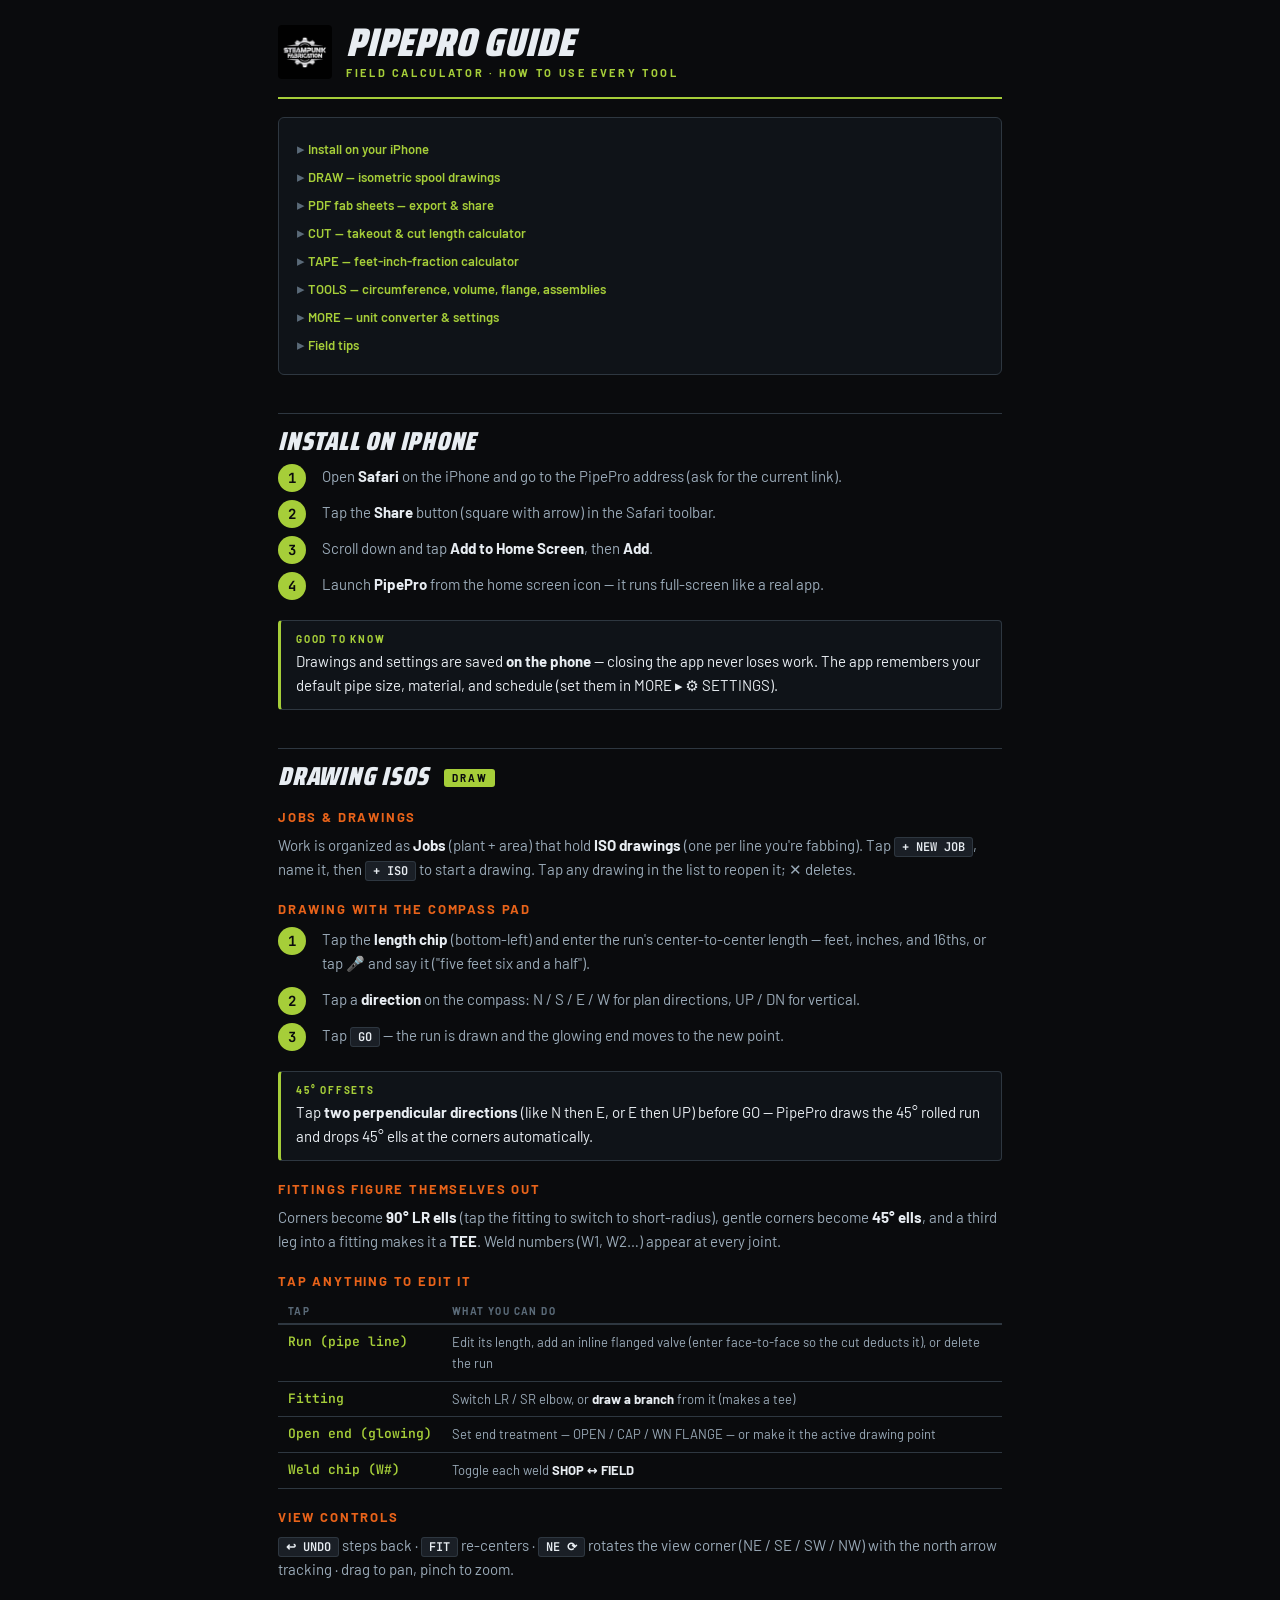
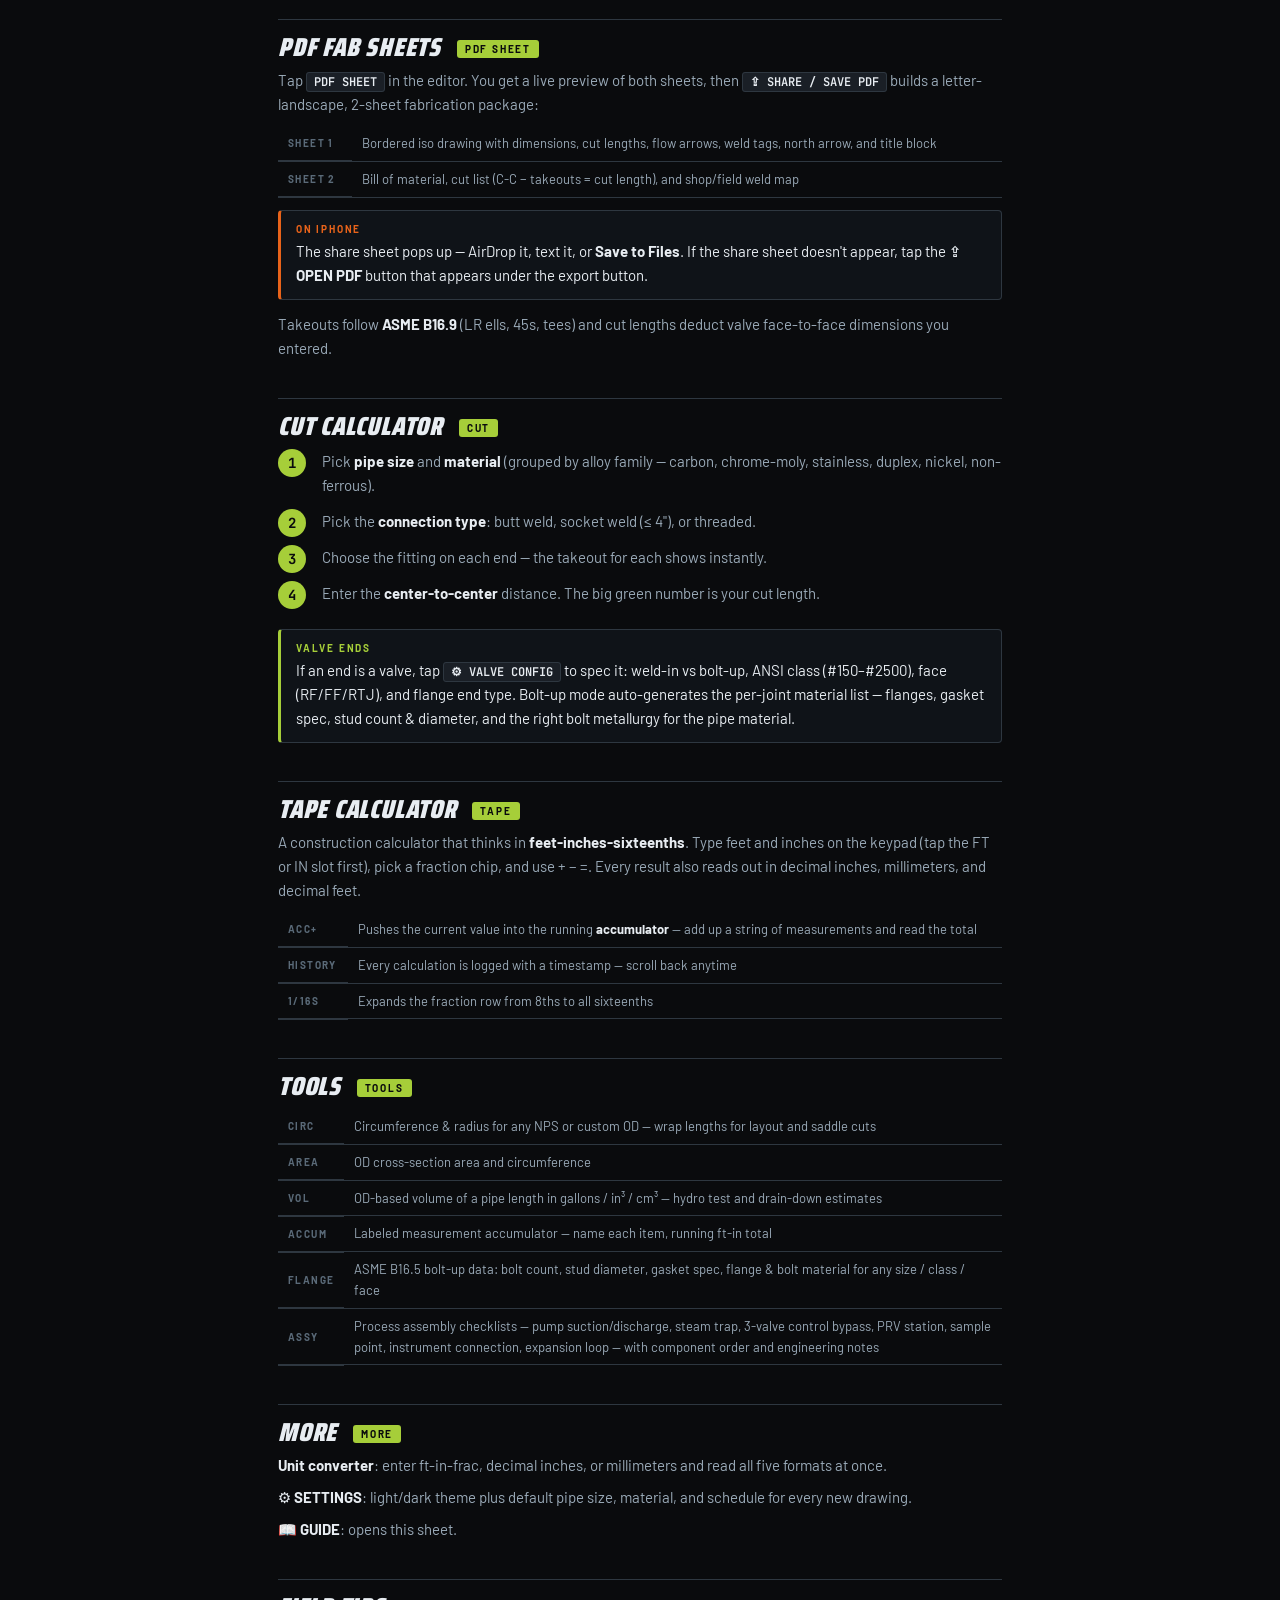
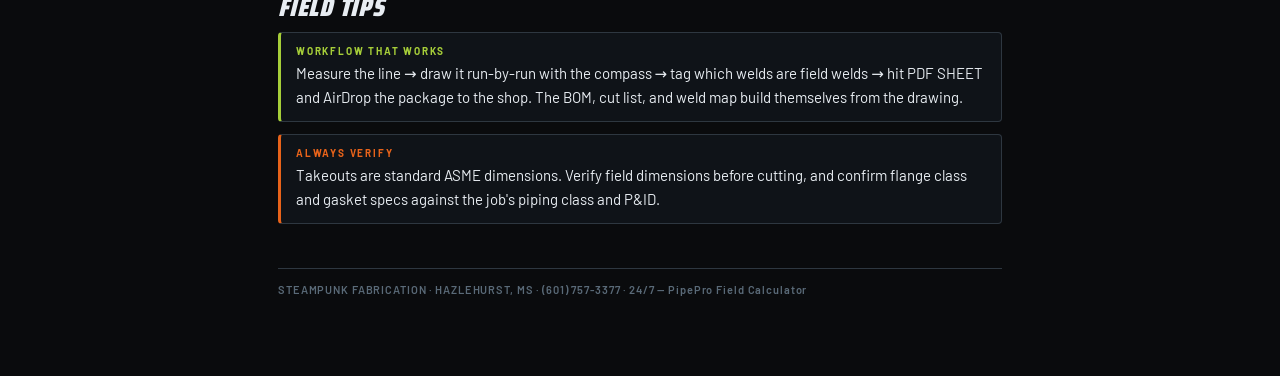
==== help.html @ 4c3773f5 "PipePro field calculator PWA" ====
<!DOCTYPE html>
<html lang="en">
<head>
<meta charset="UTF-8">
<meta name="viewport" content="width=device-width,initial-scale=1.0,viewport-fit=cover">
<title>PipePro — How To Use</title>
<link href="https://fonts.googleapis.com/css2?family=Saira+Condensed:wght@700;800;900&family=Barlow:wght@400;500;600;700&family=JetBrains+Mono:wght@400;600;700&display=swap" rel="stylesheet">
<style>
  :root{
    --ink:#0A0B0D; --s1:#0f1318; --s2:#1a1f26; --bdr:#2e3740;
    --lime:#A6CE39; --org:#E8631A; --amb:#C9842E;
    --fg:#E8EDF2; --fg2:#9AAAB8; --fg3:#5a6a78;
    --fd:'Saira Condensed','Arial Narrow',sans-serif;
    --fb:'Barlow',system-ui,sans-serif;
    --fm:'JetBrains Mono',ui-monospace,monospace;
  }
  *{box-sizing:border-box;margin:0;padding:0}
  body{background:var(--ink);color:var(--fg);font:400 15px/1.6 var(--fb);-webkit-text-size-adjust:100%}
  .wrap{max-width:760px;margin:0 auto;padding:24px 18px 80px}
  header{display:flex;align-items:center;gap:14px;padding-bottom:18px;border-bottom:2px solid var(--lime);margin-bottom:8px}
  header img{width:54px;height:54px;object-fit:contain;border-radius:4px}
  h1{font:italic 900 40px/0.95 var(--fd);text-transform:uppercase;letter-spacing:0.02em}
  .sub{font:700 11px var(--fb);color:var(--lime);letter-spacing:0.24em;text-transform:uppercase;margin-top:4px}
  .toc{background:var(--s1);border:1px solid var(--bdr);border-radius:6px;padding:14px 18px;margin:18px 0}
  .toc a{color:var(--lime);text-decoration:none;font:600 13px var(--fb)}
  .toc li{margin:4px 0;list-style:none}
  .toc li::before{content:'▸ ';color:var(--fg3)}
  h2{font:italic 900 26px/1 var(--fd);text-transform:uppercase;letter-spacing:0.03em;color:var(--fg);
     margin:38px 0 4px;padding-top:14px;border-top:1px solid var(--bdr)}
  h2 .tag{display:inline-block;vertical-align:middle;margin-left:10px;font:700 10px var(--fb);letter-spacing:0.18em;
     color:var(--ink);background:var(--lime);border-radius:3px;padding:3px 8px}
  h3{font:700 13px var(--fb);color:var(--org);letter-spacing:0.14em;text-transform:uppercase;margin:20px 0 6px}
  p{color:var(--fg2);margin:8px 0}
  b,strong{color:var(--fg)}
  .steps{counter-reset:st;margin:10px 0}
  .steps li{list-style:none;position:relative;padding:0 0 12px 44px;color:var(--fg2)}
  .steps li::before{counter-increment:st;content:counter(st);position:absolute;left:0;top:0;
     width:28px;height:28px;border-radius:50%;background:var(--lime);color:var(--ink);
     font:700 14px/28px var(--fm);text-align:center}
  .card{background:var(--s1);border:1px solid var(--bdr);border-left:3px solid var(--lime);border-radius:4px;padding:12px 15px;margin:12px 0}
  .card.orange{border-left-color:var(--org)}
  .card .cl{font:700 10px var(--fb);letter-spacing:0.18em;text-transform:uppercase;color:var(--lime);margin-bottom:4px}
  .card.orange .cl{color:var(--org)}
  table{width:100%;border-collapse:collapse;margin:10px 0;font-size:13px}
  th{font:700 10px var(--fb);letter-spacing:0.14em;text-transform:uppercase;color:var(--fg3);text-align:left;padding:6px 10px;border-bottom:2px solid var(--bdr)}
  td{padding:7px 10px;border-bottom:1px solid var(--bdr);color:var(--fg2);vertical-align:top}
  td:first-child{font-family:var(--fm);font-weight:600;color:var(--lime);white-space:nowrap}
  kbd{font:600 12px var(--fm);background:var(--s2);border:1px solid var(--bdr);border-radius:3px;padding:1px 7px;color:var(--fg)}
  .foot{margin-top:44px;padding-top:14px;border-top:1px solid var(--bdr);font:600 11px var(--fb);color:var(--fg3);letter-spacing:0.08em}
  @media print{
    body{background:#fff;color:#111}
    :root{--ink:#fff;--s1:#f4f6f8;--s2:#eceff2;--bdr:#c8cdd3;--fg:#111;--fg2:#333;--fg3:#666;--lime:#4A8800;--org:#B83800}
    .wrap{max-width:none;padding:0}
    h2{break-after:avoid}
    .card,.toc{break-inside:avoid}
  }
</style>
</head>
<body>
<div class="wrap">

<header>
  <img src="assets/logo-chrome.jpg" onerror="this.style.display='none'">
  <div>
    <h1>PipePro Guide</h1>
    <div class="sub">Field Calculator · How to use every tool</div>
  </div>
</header>

<div class="toc">
  <ul>
    <li><a href="#install">Install on your iPhone</a></li>
    <li><a href="#draw">DRAW — isometric spool drawings</a></li>
    <li><a href="#pdf">PDF fab sheets — export &amp; share</a></li>
    <li><a href="#cut">CUT — takeout &amp; cut length calculator</a></li>
    <li><a href="#tape">TAPE — feet-inch-fraction calculator</a></li>
    <li><a href="#tools">TOOLS — circumference, volume, flange, assemblies</a></li>
    <li><a href="#more">MORE — unit converter &amp; settings</a></li>
    <li><a href="#tips">Field tips</a></li>
  </ul>
</div>

<h2 id="install">Install on iPhone</h2>
<ol class="steps">
  <li>Open <b>Safari</b> on the iPhone and go to the PipePro address (ask for the current link).</li>
  <li>Tap the <b>Share</b> button (square with arrow) in the Safari toolbar.</li>
  <li>Scroll down and tap <b>Add to Home Screen</b>, then <b>Add</b>.</li>
  <li>Launch <b>PipePro</b> from the home screen icon — it runs full-screen like a real app.</li>
</ol>
<div class="card"><div class="cl">Good to know</div>
Drawings and settings are saved <b>on the phone</b> — closing the app never loses work. The app remembers your default pipe size, material, and schedule (set them in MORE ▸ ⚙ SETTINGS).</div>

<h2 id="draw">Drawing ISOs <span class="tag">DRAW</span></h2>
<h3>Jobs &amp; drawings</h3>
<p>Work is organized as <b>Jobs</b> (plant + area) that hold <b>ISO drawings</b> (one per line you're fabbing). Tap <kbd>+ NEW JOB</kbd>, name it, then <kbd>+ ISO</kbd> to start a drawing. Tap any drawing in the list to reopen it; ✕ deletes.</p>

<h3>Drawing with the compass pad</h3>
<ol class="steps">
  <li>Tap the <b>length chip</b> (bottom-left) and enter the run's center-to-center length — feet, inches, and 16ths, or tap 🎤 and say it ("five feet six and a half").</li>
  <li>Tap a <b>direction</b> on the compass: N / S / E / W for plan directions, UP / DN for vertical.</li>
  <li>Tap <kbd>GO</kbd> — the run is drawn and the glowing end moves to the new point.</li>
</ol>
<div class="card"><div class="cl">45° offsets</div>
Tap <b>two perpendicular directions</b> (like N then E, or E then UP) before GO — PipePro draws the 45° rolled run and drops 45° ells at the corners automatically.</div>

<h3>Fittings figure themselves out</h3>
<p>Corners become <b>90° LR ells</b> (tap the fitting to switch to short-radius), gentle corners become <b>45° ells</b>, and a third leg into a fitting makes it a <b>TEE</b>. Weld numbers (W1, W2…) appear at every joint.</p>

<h3>Tap anything to edit it</h3>
<table>
  <tr><th>Tap</th><th>What you can do</th></tr>
  <tr><td>Run (pipe line)</td><td>Edit its length, add an inline flanged valve (enter face-to-face so the cut deducts it), or delete the run</td></tr>
  <tr><td>Fitting</td><td>Switch LR / SR elbow, or <b>draw a branch</b> from it (makes a tee)</td></tr>
  <tr><td>Open end (glowing)</td><td>Set end treatment — OPEN / CAP / WN FLANGE — or make it the active drawing point</td></tr>
  <tr><td>Weld chip (W#)</td><td>Toggle each weld <b>SHOP ↔ FIELD</b></td></tr>
</table>

<h3>View controls</h3>
<p><kbd>↩ UNDO</kbd> steps back · <kbd>FIT</kbd> re-centers · <kbd>NE ⟳</kbd> rotates the view corner (NE / SE / SW / NW) with the north arrow tracking · drag to pan, pinch to zoom.</p>

<h2 id="pdf">PDF Fab Sheets <span class="tag">PDF SHEET</span></h2>
<p>Tap <kbd>PDF SHEET</kbd> in the editor. You get a live preview of both sheets, then <kbd>⇪ SHARE / SAVE PDF</kbd> builds a letter-landscape, 2-sheet fabrication package:</p>
<table>
  <tr><th>Sheet 1</th><td>Bordered iso drawing with dimensions, cut lengths, flow arrows, weld tags, north arrow, and title block</td></tr>
  <tr><th>Sheet 2</th><td>Bill of material, cut list (C-C − takeouts = cut length), and shop/field weld map</td></tr>
</table>
<div class="card orange"><div class="cl">On iPhone</div>
The share sheet pops up — AirDrop it, text it, or <b>Save to Files</b>. If the share sheet doesn't appear, tap the <b>⇪ OPEN PDF</b> button that appears under the export button.</div>
<p>Takeouts follow <b>ASME B16.9</b> (LR ells, 45s, tees) and cut lengths deduct valve face-to-face dimensions you entered.</p>

<h2 id="cut">Cut Calculator <span class="tag">CUT</span></h2>
<ol class="steps">
  <li>Pick <b>pipe size</b> and <b>material</b> (grouped by alloy family — carbon, chrome-moly, stainless, duplex, nickel, non-ferrous).</li>
  <li>Pick the <b>connection type</b>: butt weld, socket weld (≤ 4"), or threaded.</li>
  <li>Choose the fitting on each end — the takeout for each shows instantly.</li>
  <li>Enter the <b>center-to-center</b> distance. The big green number is your cut length.</li>
</ol>
<div class="card"><div class="cl">Valve ends</div>
If an end is a valve, tap <kbd>⚙ VALVE CONFIG</kbd> to spec it: weld-in vs bolt-up, ANSI class (#150–#2500), face (RF/FF/RTJ), and flange end type. Bolt-up mode auto-generates the per-joint material list — flanges, gasket spec, stud count &amp; diameter, and the right bolt metallurgy for the pipe material.</div>

<h2 id="tape">Tape Calculator <span class="tag">TAPE</span></h2>
<p>A construction calculator that thinks in <b>feet-inches-sixteenths</b>. Type feet and inches on the keypad (tap the FT or IN slot first), pick a fraction chip, and use + − =. Every result also reads out in decimal inches, millimeters, and decimal feet.</p>
<table>
  <tr><th>ACC+</th><td>Pushes the current value into the running <b>accumulator</b> — add up a string of measurements and read the total</td></tr>
  <tr><th>History</th><td>Every calculation is logged with a timestamp — scroll back anytime</td></tr>
  <tr><th>1/16s</th><td>Expands the fraction row from 8ths to all sixteenths</td></tr>
</table>

<h2 id="tools">Tools <span class="tag">TOOLS</span></h2>
<table>
  <tr><th>CIRC</th><td>Circumference &amp; radius for any NPS or custom OD — wrap lengths for layout and saddle cuts</td></tr>
  <tr><th>AREA</th><td>OD cross-section area and circumference</td></tr>
  <tr><th>VOL</th><td>OD-based volume of a pipe length in gallons / in³ / cm³ — hydro test and drain-down estimates</td></tr>
  <tr><th>ACCUM</th><td>Labeled measurement accumulator — name each item, running ft-in total</td></tr>
  <tr><th>FLANGE</th><td>ASME B16.5 bolt-up data: bolt count, stud diameter, gasket spec, flange &amp; bolt material for any size / class / face</td></tr>
  <tr><th>ASSY</th><td>Process assembly checklists — pump suction/discharge, steam trap, 3-valve control bypass, PRV station, sample point, instrument connection, expansion loop — with component order and engineering notes</td></tr>
</table>

<h2 id="more">More <span class="tag">MORE</span></h2>
<p><b>Unit converter</b>: enter ft-in-frac, decimal inches, or millimeters and read all five formats at once.</p>
<p><b>⚙ SETTINGS</b>: light/dark theme plus default pipe size, material, and schedule for every new drawing.</p>
<p><b>📖 GUIDE</b>: opens this sheet.</p>

<h2 id="tips">Field Tips</h2>
<div class="card"><div class="cl">Workflow that works</div>
Measure the line → draw it run-by-run with the compass → tag which welds are field welds → hit PDF SHEET and AirDrop the package to the shop. The BOM, cut list, and weld map build themselves from the drawing.</div>
<div class="card orange"><div class="cl">Always verify</div>
Takeouts are standard ASME dimensions. Verify field dimensions before cutting, and confirm flange class and gasket specs against the job's piping class and P&amp;ID.</div>

<div class="foot">STEAMPUNK FABRICATION · HAZLEHURST, MS · (601) 757-3377 · 24/7 — PipePro Field Calculator</div>
</div>
</body>
</html>
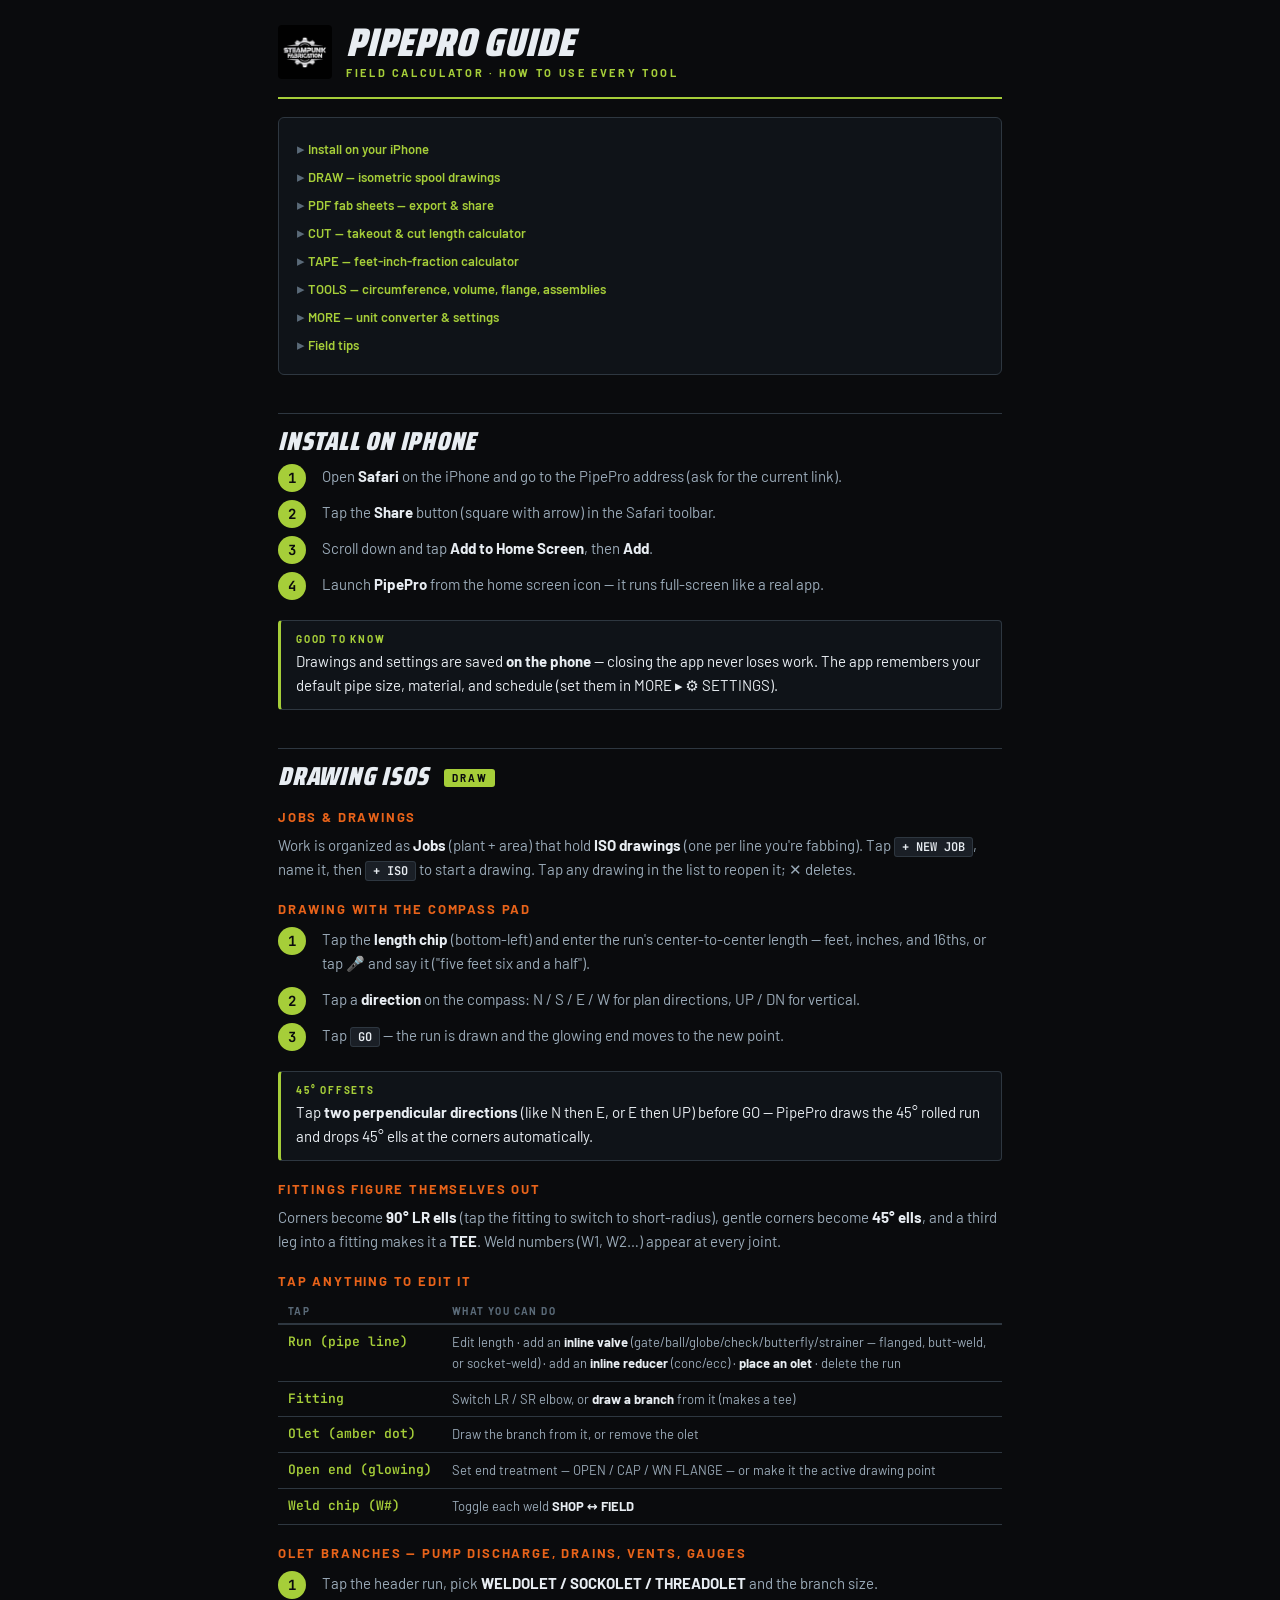
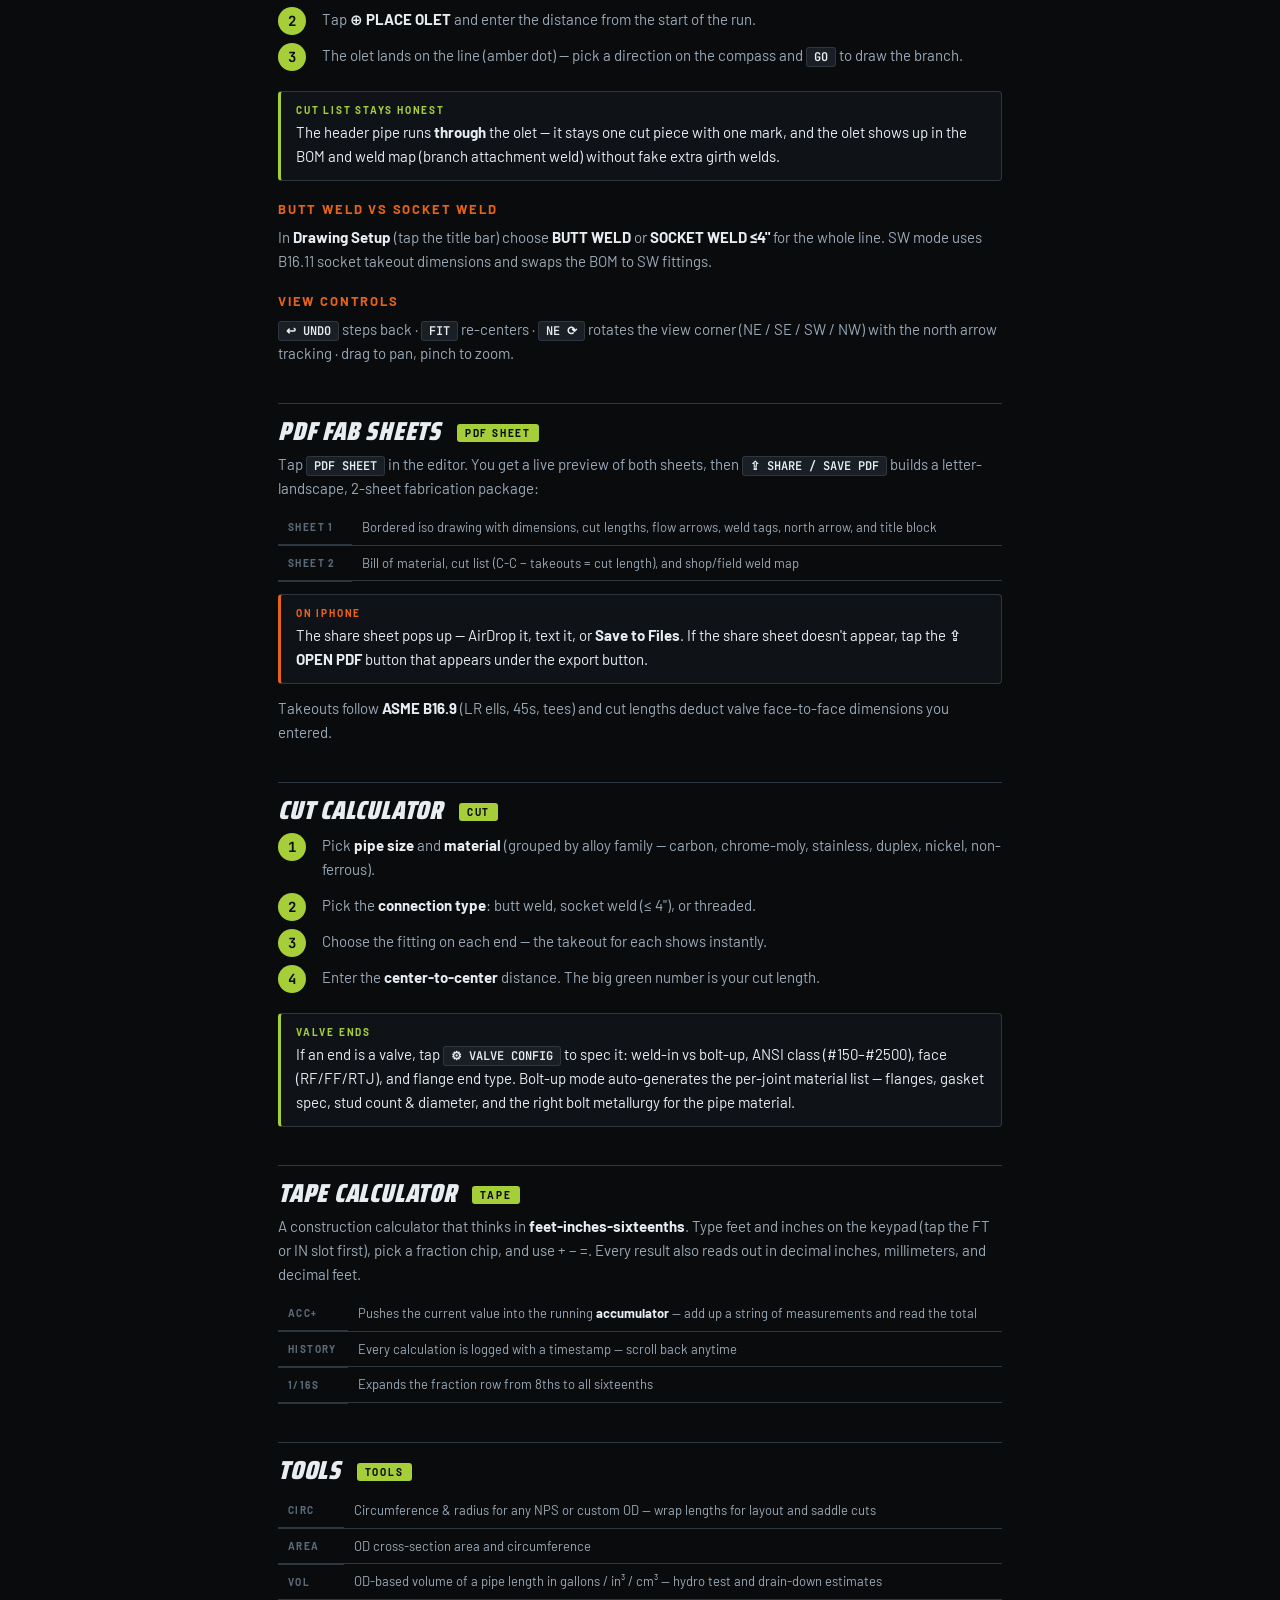
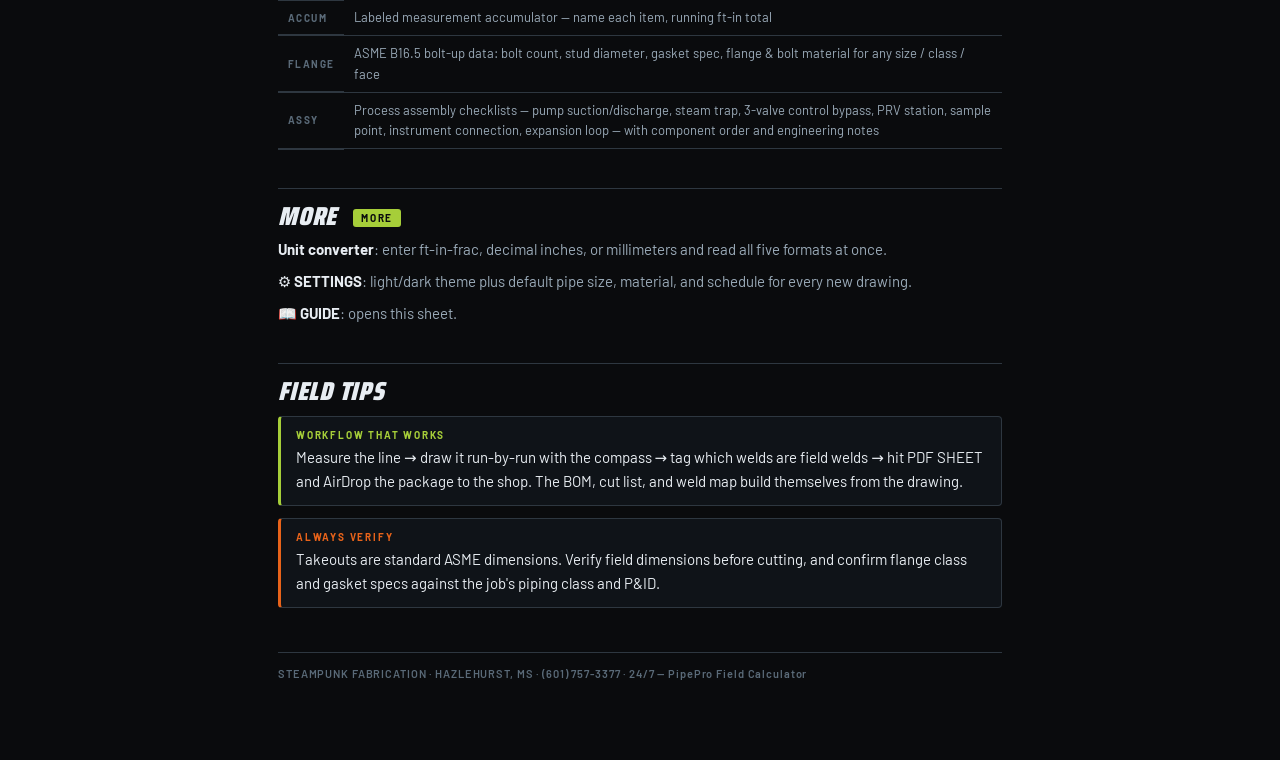
==== commit 44895453: "Fittings expansion: valve conn types (FLGD/BW/SW), olet branches, inline reducers, per-drawing BW/SW" ====
--- a/help.html
+++ b/help.html
@@ -109,11 +109,24 @@
 <h3>Tap anything to edit it</h3>
 <table>
   <tr><th>Tap</th><th>What you can do</th></tr>
-  <tr><td>Run (pipe line)</td><td>Edit its length, add an inline flanged valve (enter face-to-face so the cut deducts it), or delete the run</td></tr>
+  <tr><td>Run (pipe line)</td><td>Edit length · add an <b>inline valve</b> (gate/ball/globe/check/butterfly/strainer — flanged, butt-weld, or socket-weld) · add an <b>inline reducer</b> (conc/ecc) · <b>place an olet</b> · delete the run</td></tr>
   <tr><td>Fitting</td><td>Switch LR / SR elbow, or <b>draw a branch</b> from it (makes a tee)</td></tr>
+  <tr><td>Olet (amber dot)</td><td>Draw the branch from it, or remove the olet</td></tr>
   <tr><td>Open end (glowing)</td><td>Set end treatment — OPEN / CAP / WN FLANGE — or make it the active drawing point</td></tr>
   <tr><td>Weld chip (W#)</td><td>Toggle each weld <b>SHOP ↔ FIELD</b></td></tr>
 </table>
+
+<h3>Olet branches — pump discharge, drains, vents, gauges</h3>
+<ol class="steps">
+  <li>Tap the header run, pick <b>WELDOLET / SOCKOLET / THREADOLET</b> and the branch size.</li>
+  <li>Tap <b>⊕ PLACE OLET</b> and enter the distance from the start of the run.</li>
+  <li>The olet lands on the line (amber dot) — pick a direction on the compass and <kbd>GO</kbd> to draw the branch.</li>
+</ol>
+<div class="card"><div class="cl">Cut list stays honest</div>
+The header pipe runs <b>through</b> the olet — it stays one cut piece with one mark, and the olet shows up in the BOM and weld map (branch attachment weld) without fake extra girth welds.</div>
+
+<h3>Butt weld vs socket weld</h3>
+<p>In <b>Drawing Setup</b> (tap the title bar) choose <b>BUTT WELD</b> or <b>SOCKET WELD ≤4"</b> for the whole line. SW mode uses B16.11 socket takeout dimensions and swaps the BOM to SW fittings.</p>
 
 <h3>View controls</h3>
 <p><kbd>↩ UNDO</kbd> steps back · <kbd>FIT</kbd> re-centers · <kbd>NE ⟳</kbd> rotates the view corner (NE / SE / SW / NW) with the north arrow tracking · drag to pan, pinch to zoom.</p>
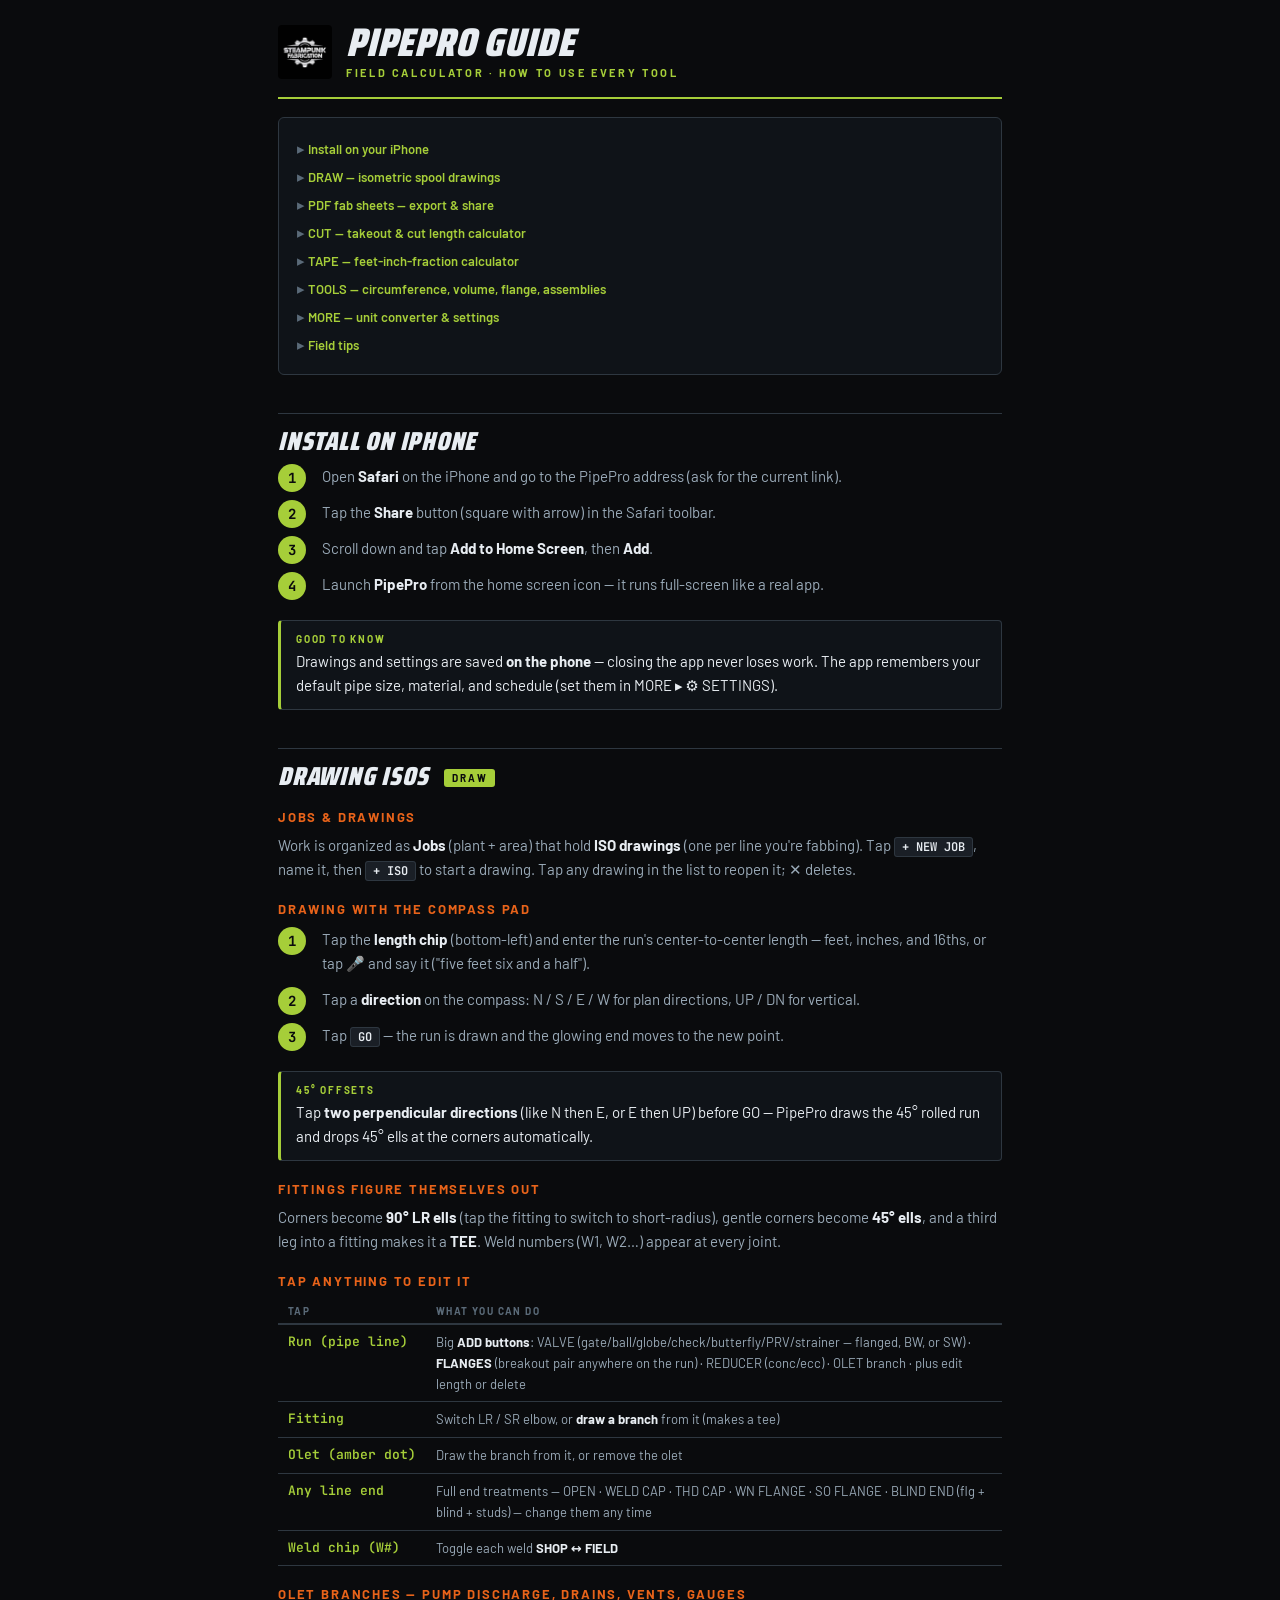
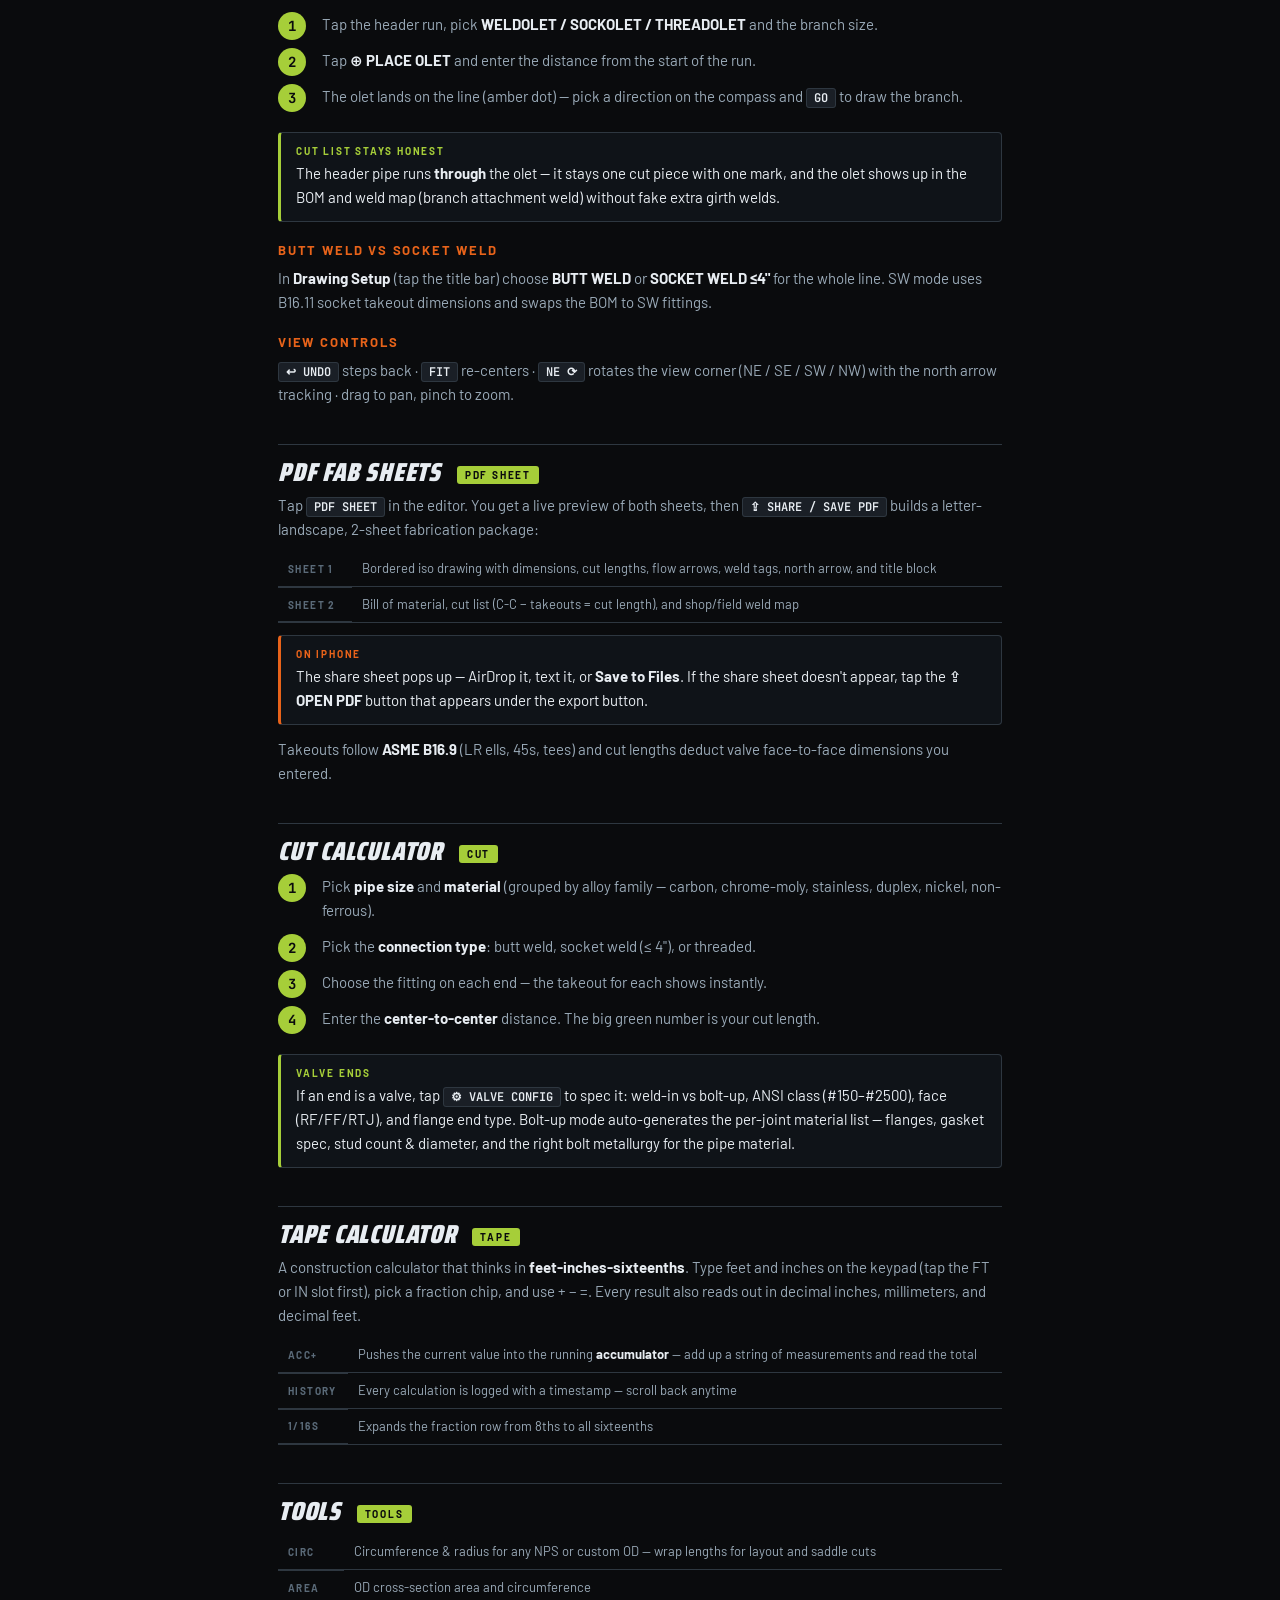
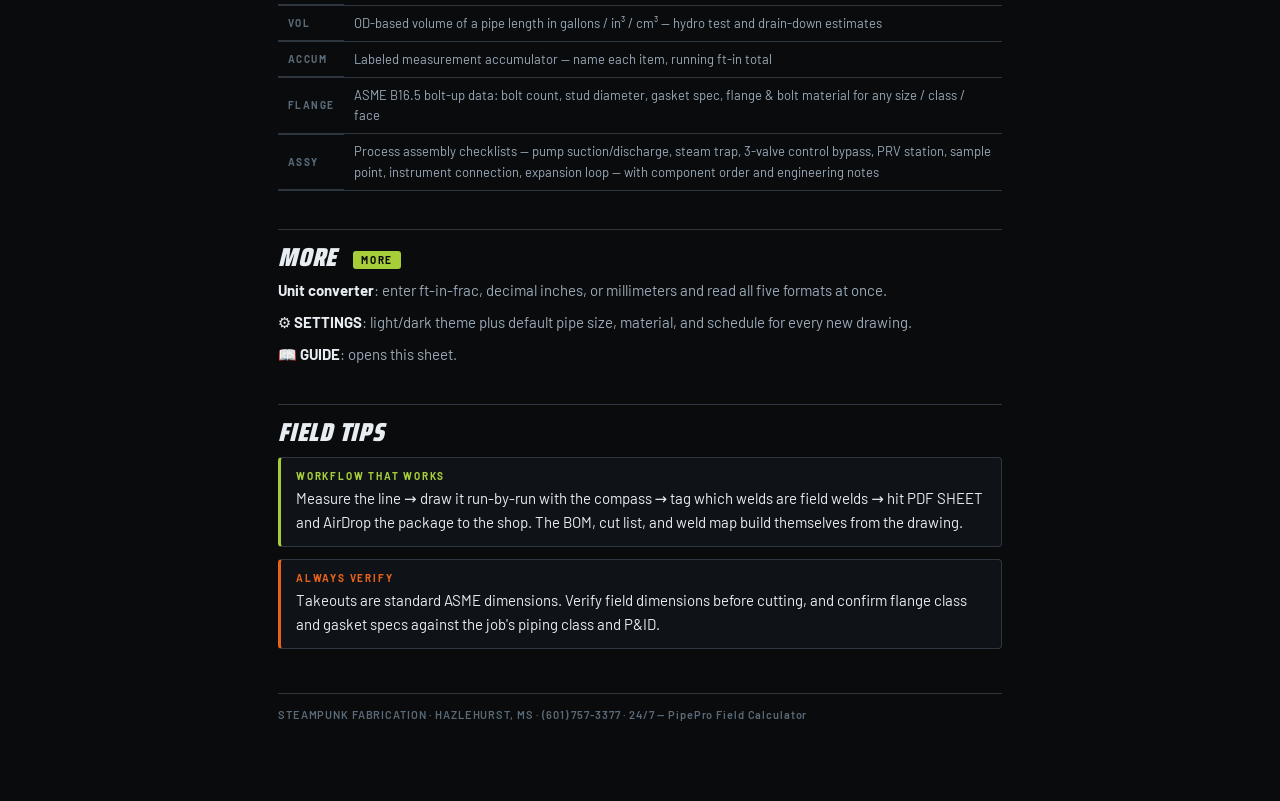
==== commit 64a7f00a: "Real-world fittings pass: friendly 4-button add chooser (valve/flanges/reducer/olet) with tap chips " ====
--- a/help.html
+++ b/help.html
@@ -4,6 +4,8 @@
 <meta charset="UTF-8">
 <meta name="viewport" content="width=device-width,initial-scale=1.0,viewport-fit=cover">
 <title>PipePro — How To Use</title>
+  <link rel="preconnect" href="https://fonts.googleapis.com">
+  <link rel="preconnect" href="https://fonts.gstatic.com" crossorigin>
 <link href="https://fonts.googleapis.com/css2?family=Saira+Condensed:wght@700;800;900&family=Barlow:wght@400;500;600;700&family=JetBrains+Mono:wght@400;600;700&display=swap" rel="stylesheet">
 <style>
   :root{
@@ -109,10 +111,10 @@
 <h3>Tap anything to edit it</h3>
 <table>
   <tr><th>Tap</th><th>What you can do</th></tr>
-  <tr><td>Run (pipe line)</td><td>Edit length · add an <b>inline valve</b> (gate/ball/globe/check/butterfly/strainer — flanged, butt-weld, or socket-weld) · add an <b>inline reducer</b> (conc/ecc) · <b>place an olet</b> · delete the run</td></tr>
+  <tr><td>Run (pipe line)</td><td>Big <b>ADD buttons</b>: VALVE (gate/ball/globe/check/butterfly/PRV/strainer — flanged, BW, or SW) · <b>FLANGES</b> (breakout pair anywhere on the run) · REDUCER (conc/ecc) · OLET branch · plus edit length or delete</td></tr>
   <tr><td>Fitting</td><td>Switch LR / SR elbow, or <b>draw a branch</b> from it (makes a tee)</td></tr>
   <tr><td>Olet (amber dot)</td><td>Draw the branch from it, or remove the olet</td></tr>
-  <tr><td>Open end (glowing)</td><td>Set end treatment — OPEN / CAP / WN FLANGE — or make it the active drawing point</td></tr>
+  <tr><td>Any line end</td><td>Full end treatments — OPEN · WELD CAP · THD CAP · WN FLANGE · SO FLANGE · BLIND END (flg + blind + studs) — change them any time</td></tr>
   <tr><td>Weld chip (W#)</td><td>Toggle each weld <b>SHOP ↔ FIELD</b></td></tr>
 </table>
 
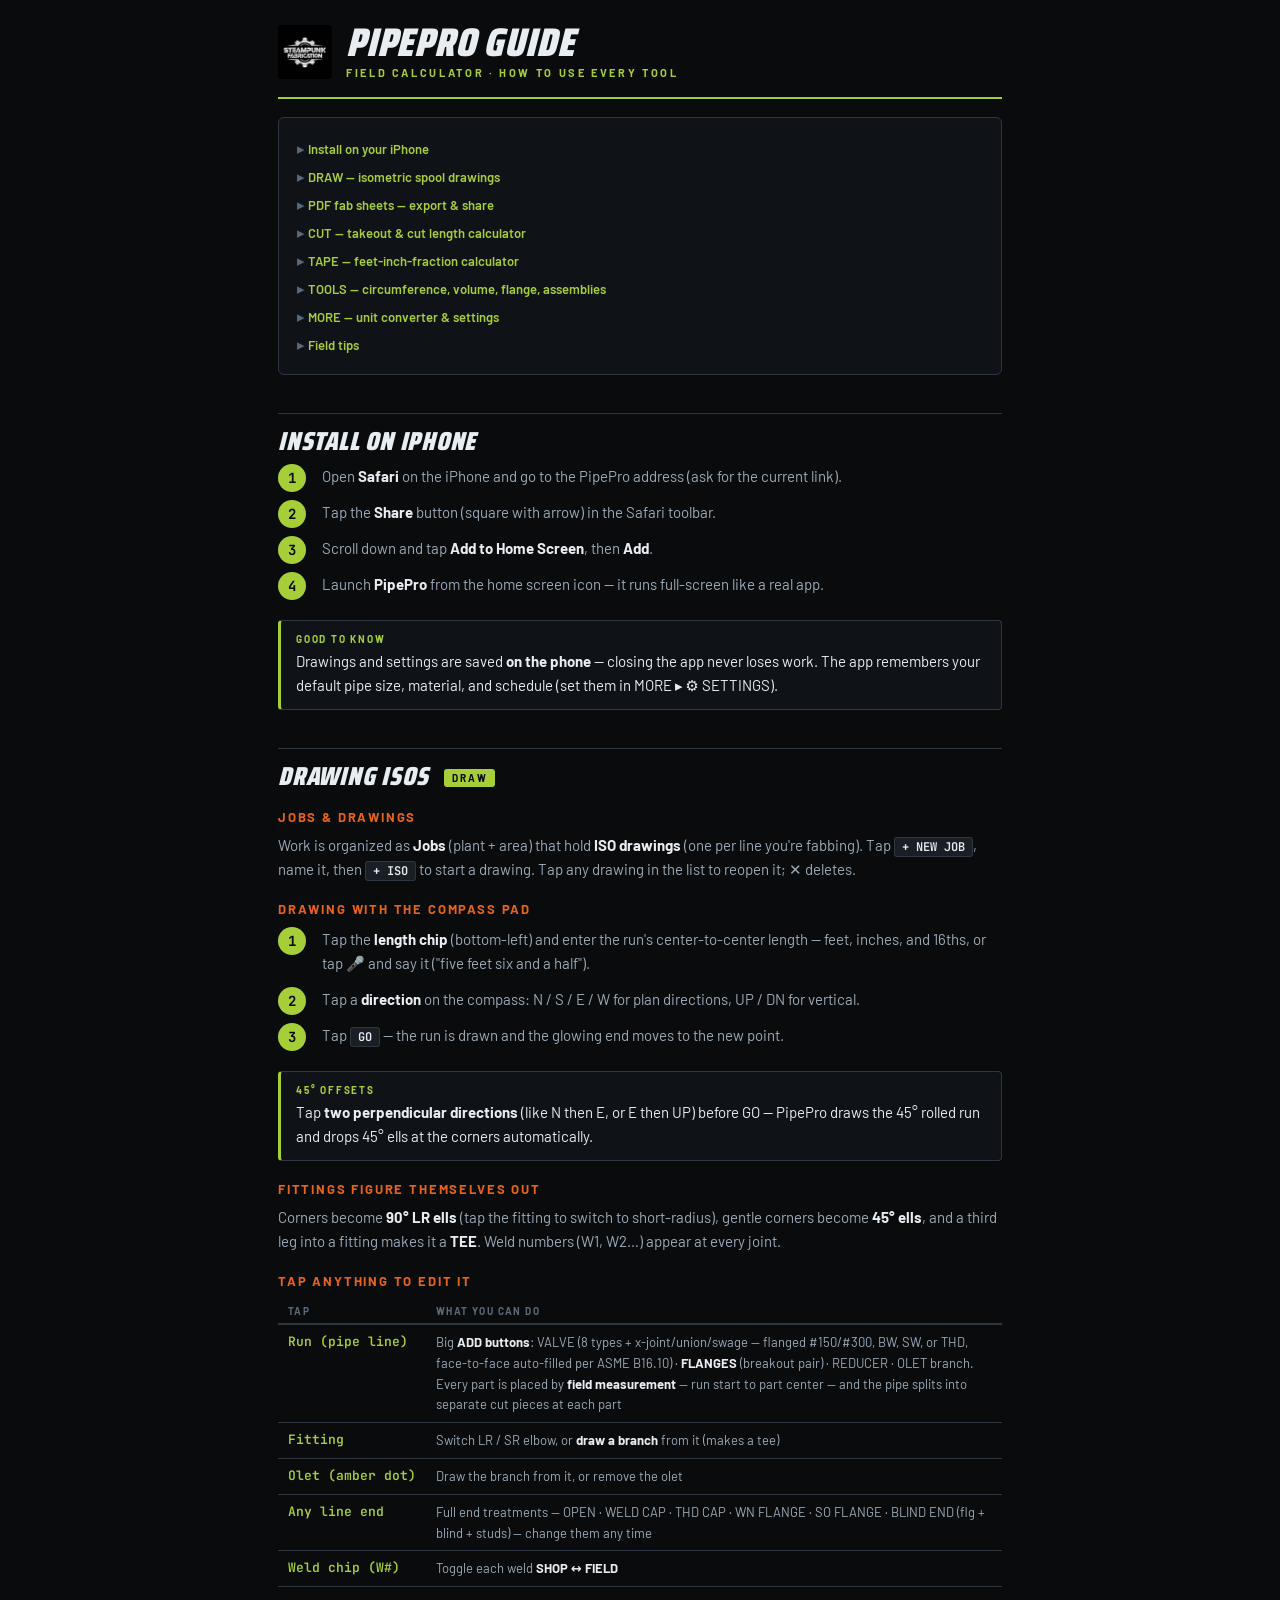
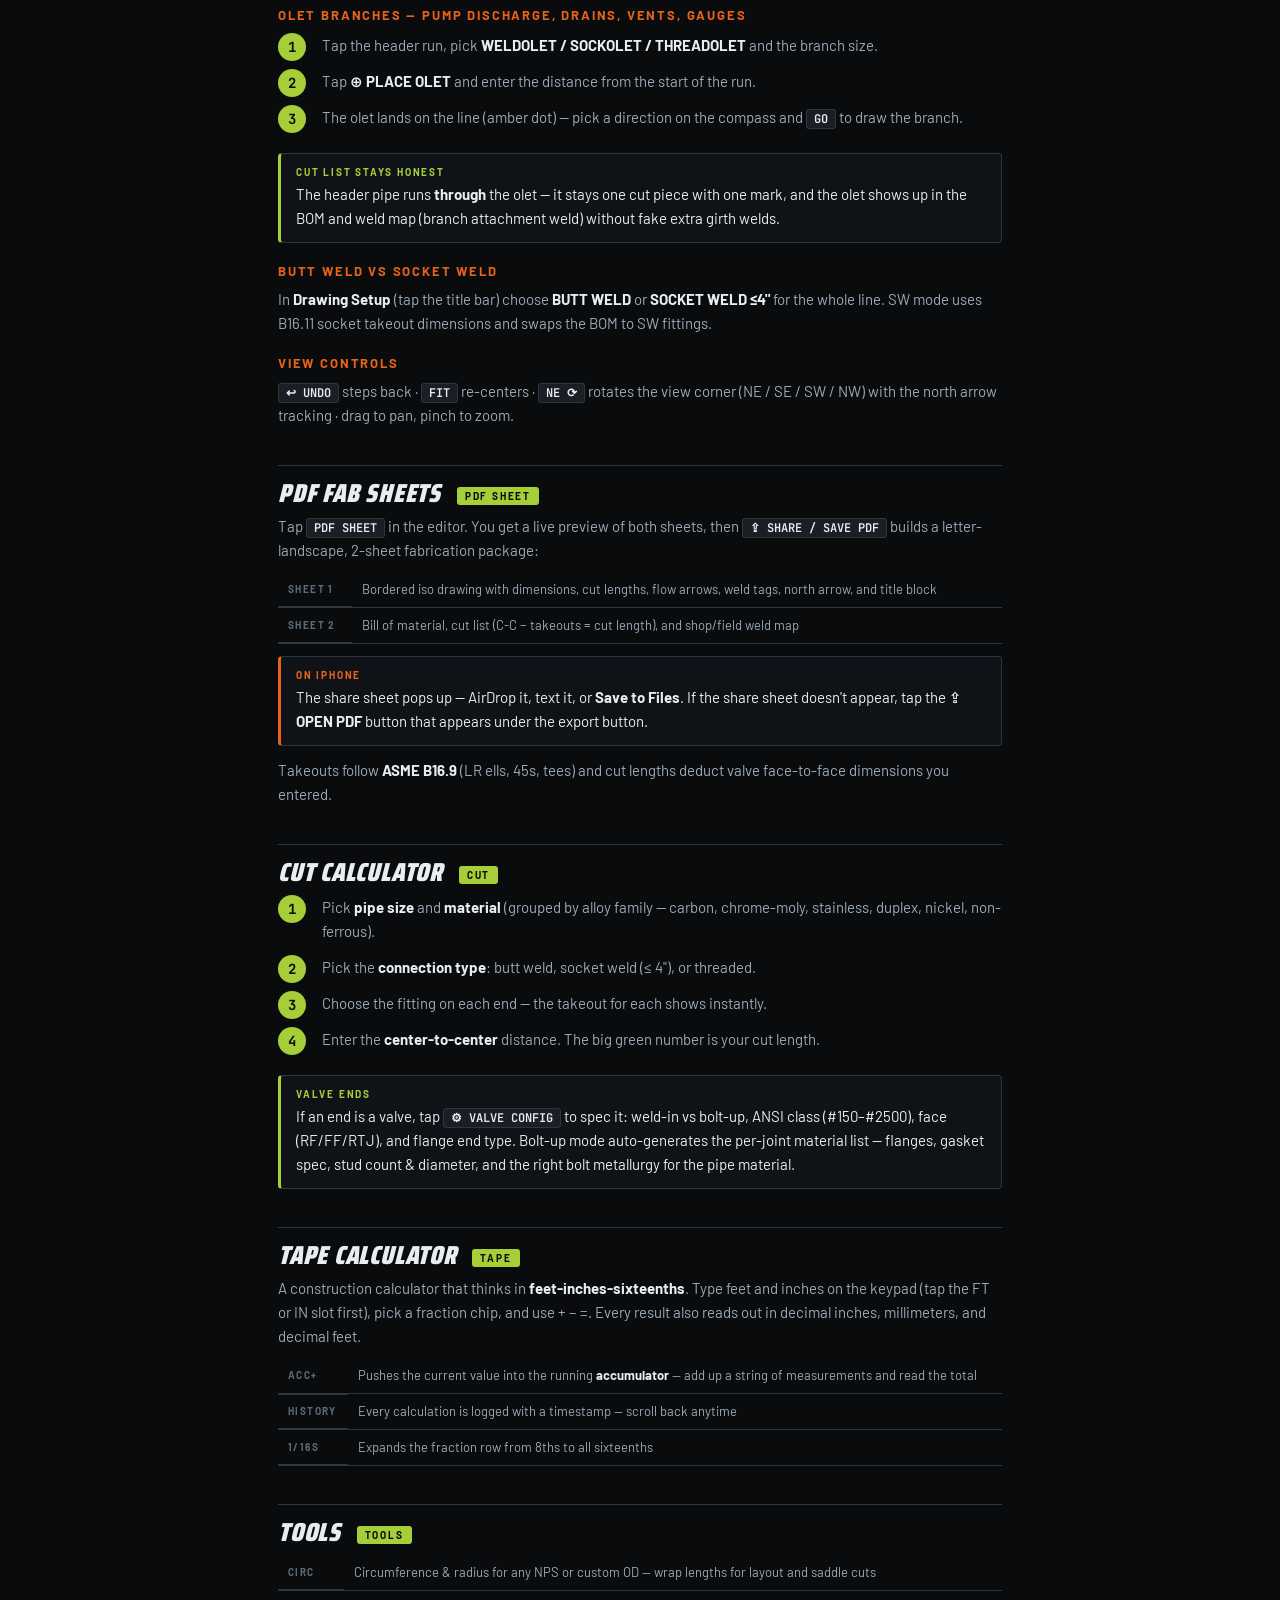
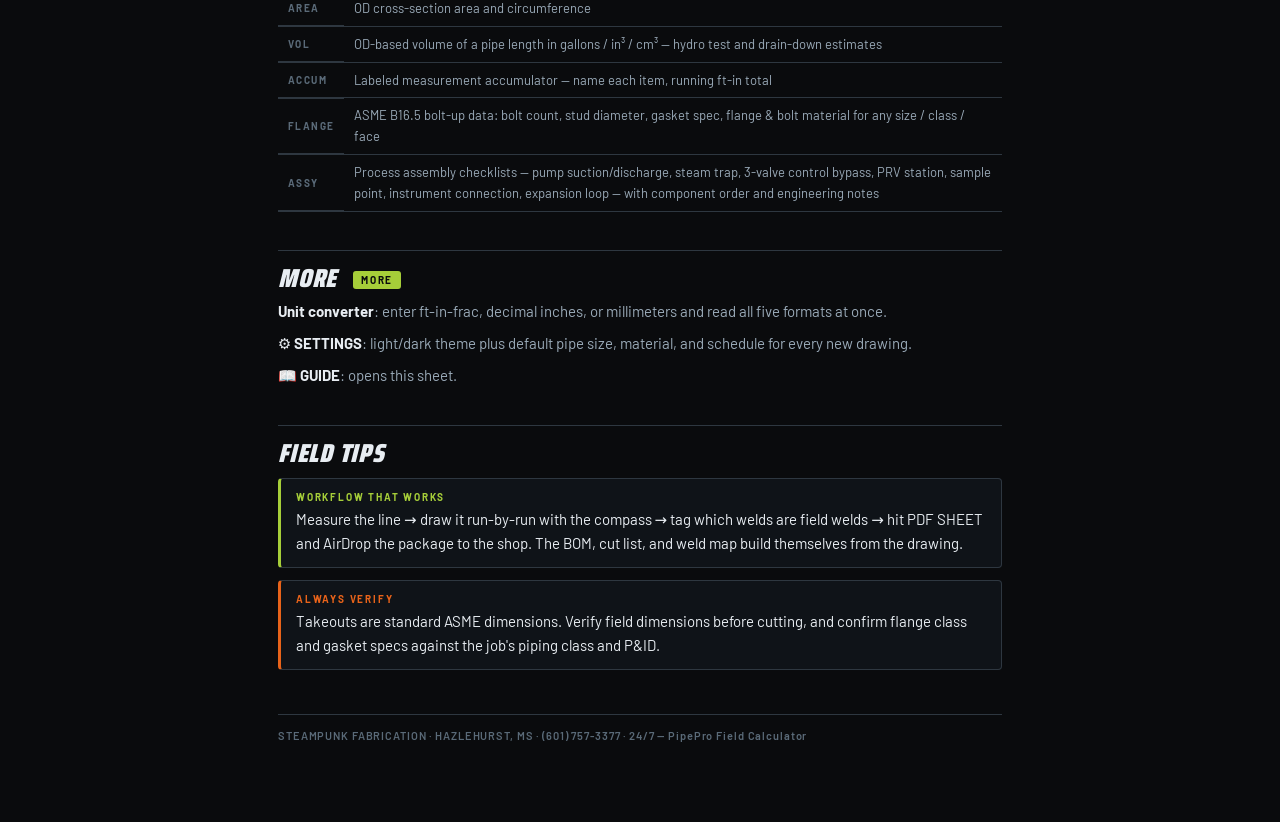
==== commit 414becfd: "Positional parts engine: valves/reducers/flange pairs placed by field measurement (run start to cent" ====
--- a/help.html
+++ b/help.html
@@ -111,7 +111,7 @@
 <h3>Tap anything to edit it</h3>
 <table>
   <tr><th>Tap</th><th>What you can do</th></tr>
-  <tr><td>Run (pipe line)</td><td>Big <b>ADD buttons</b>: VALVE (gate/ball/globe/check/butterfly/PRV/strainer — flanged, BW, or SW) · <b>FLANGES</b> (breakout pair anywhere on the run) · REDUCER (conc/ecc) · OLET branch · plus edit length or delete</td></tr>
+  <tr><td>Run (pipe line)</td><td>Big <b>ADD buttons</b>: VALVE (8 types + x-joint/union/swage — flanged #150/#300, BW, SW, or THD, face-to-face auto-filled per ASME B16.10) · <b>FLANGES</b> (breakout pair) · REDUCER · OLET branch. Every part is placed by <b>field measurement</b> — run start to part center — and the pipe splits into separate cut pieces at each part</td></tr>
   <tr><td>Fitting</td><td>Switch LR / SR elbow, or <b>draw a branch</b> from it (makes a tee)</td></tr>
   <tr><td>Olet (amber dot)</td><td>Draw the branch from it, or remove the olet</td></tr>
   <tr><td>Any line end</td><td>Full end treatments — OPEN · WELD CAP · THD CAP · WN FLANGE · SO FLANGE · BLIND END (flg + blind + studs) — change them any time</td></tr>
